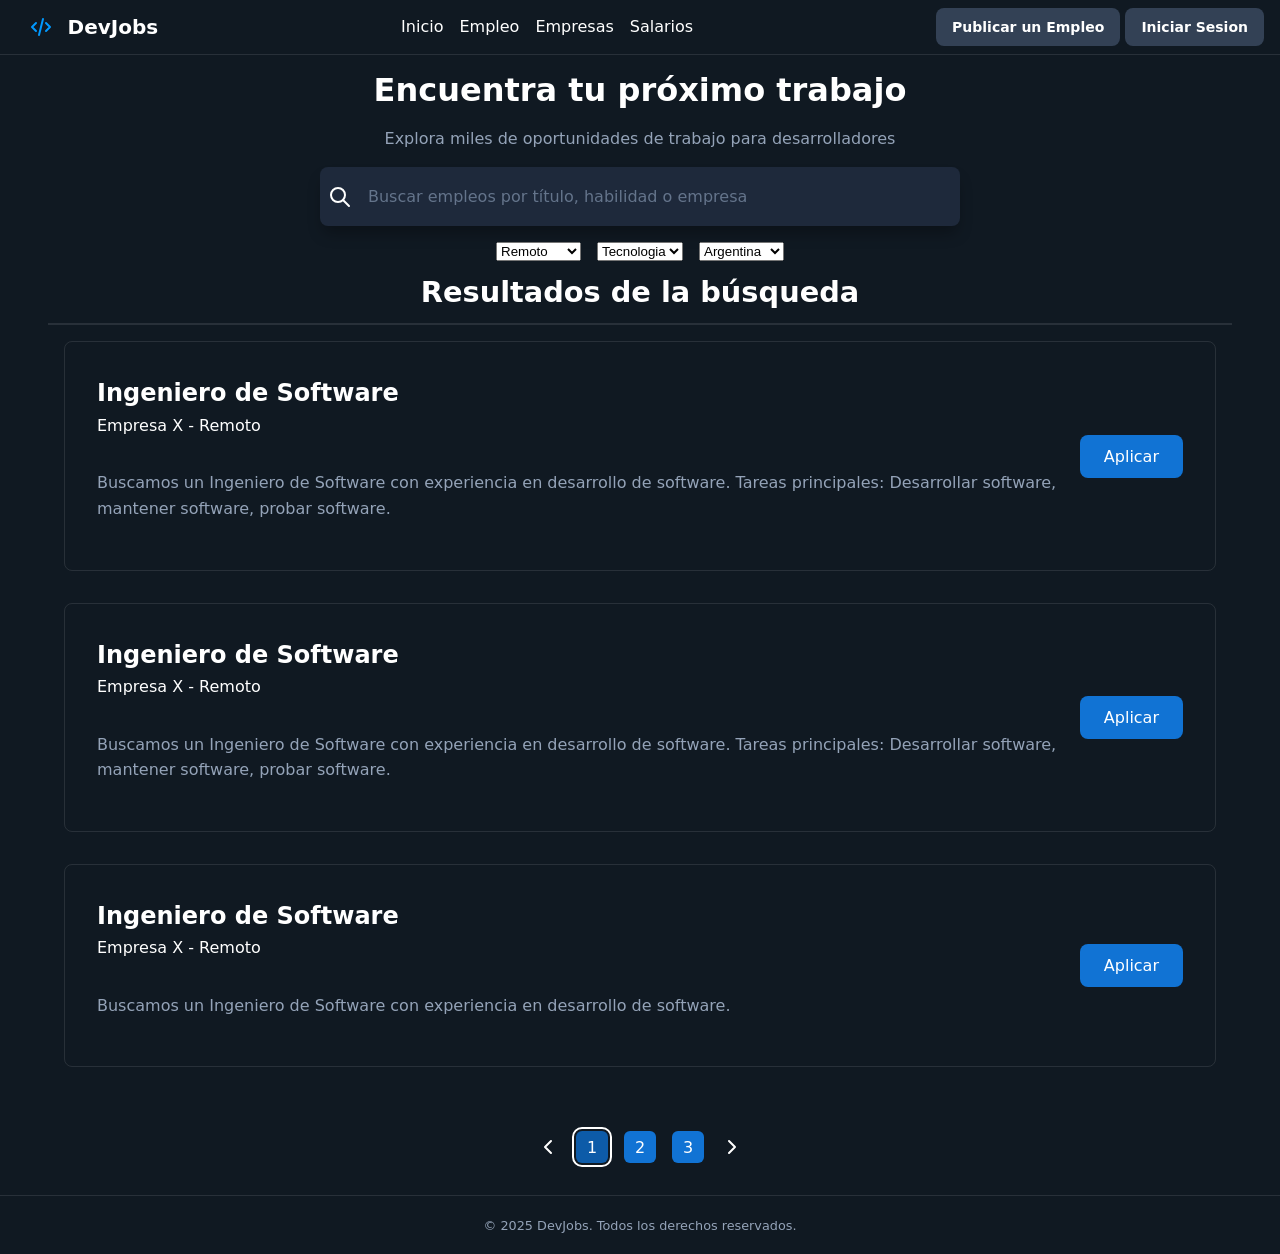
==== working.html @ 2f8cabc5 "Estilos Grenerales en woking Page" ====
<!DOCTYPE html>

<!DOCTYPE html>
<html lang="es">
<head>
    <meta charset="UTF-8">
    <meta name="viewport" content="width=device-width, initial-scale=1.0">
    <title>Bootcamp Midudev - Empleos</title>
    <meta name="description" content="Bootcamp de Midu Dev para armar un portfolio mas completo">
    <meta name="robots" content="index, follow">
    <meta name="theme-color" content="#000">
    <link rel="icon" type="image/jpg" href="./images/faticon.jpg">
    <link rel="stylesheet" href="./css/styles.css">
    
</head>
<body>
    <header>
        <div class="header-logo">
            <svg xmlns="http://www.w3.org/2000/svg" width="24" height="24" viewBox="0 0 24 24" fill="none" stroke="currentColor" stroke-width="2" stroke-linecap="round" stroke-linejoin="round" class="icon icon-tabler icons-tabler-outline icon-tabler-code"><path stroke="none" d="M0 0h24v24H0z" fill="none"/><path d="M7 8l-4 4l4 4" /><path d="M17 8l4 4l-4 4" /><path d="M14 4l-4 16" /></svg>

            <h2>DevJobs</h2>
        </div>
        <nav>
            <a href="/">Inicio</a>
            <a href="" class="active" target="_blank">Empleo</a>
            <a href="" target="_blank">Empresas</a>
            <a href="" target="_blank">Salarios</a>
        </nav>
        <div class="header-buttons">
            <a href="http://">Publicar un Empleo</a>
            <a href="http://">Iniciar Sesion</a>
        </div>
    </header>
    <main class="jobs-container">
        <section>
            <div class="info-section">
                <h1>Encuentra tu próximo trabajo</h1>
                <p>Explora miles de oportunidades de trabajo para desarrolladores</p>
                <form role="search">
                    <div>
                        <svg xmlns="http://www.w3.org/2000/svg" width="24" height="24" viewBox="0 0 24 24" fill="none" stroke="currentColor" stroke-width="2" stroke-linecap="round" stroke-linejoin="round" class="icon icon-tabler icons-tabler-outline icon-tabler-search"><path stroke="none" d="M0 0h24v24H0z" fill="none"/><path d="M3 10a7 7 0 1 0 14 0a7 7 0 1 0 -14 0" /><path d="M21 21l-6 -6" /></svg>
                        <input type="text" placeholder="Buscar empleos por título, habilidad o empresa">
                        </input>
                    </div>
                </form>
                <div class="options-search">
                    <select name="tipo-contrato" id="tipo-contrato">
                        <option value="remoto">Remoto</option>
                        <option value="presencial">Presencial</option>
                        <option value="híbrido">Híbrido</option>
                    </select>
                    <select name="categoria" id="categoria">
                        <option value="remoto">Tecnologia</option>
                        <option value="presencial">Marketing</option>
                        <option value="híbrido">Finanzas</option>
                        <option value="híbrido">Salud</option>
                        <option value="híbrido">Servicios</option>
                        <option value="híbrido">Otros</option>
                    </select>
                    <select name="ubicacion" id="ubicacion">
                        <option value="argentina">Argentina</option>
                        <option value="chile">Chile</option>
                        <option value="colombia">Colombia</option>
                        <option value="peru">Peru</option>
                        <option value="uruguay">Uruguay</option>
                        <option value="venezuela">Venezuela</option>
                    </select>
                </div>
            </div>
        </section>

        <section class="jobs-results">
            <header><h2>Resultados de la búsqueda</h2></header>
            <footer>
                <article class="article">
                    <div>
                        <h2>Ingeniero de Software</h2>
                        <span>Empresa X - Remoto</span>
                        <p>Buscamos un Ingeniero de Software con experiencia en desarrollo de software. Tareas principales:  Desarrollar software, mantener software, probar software.</p>
                    </div>
                    <button>Aplicar</button>
                </article>
                <article class="article">
                    <div>
                        <h2>Ingeniero de Software</h2>
                        <span>Empresa X - Remoto</span>
                        <p>Buscamos un Ingeniero de Software con experiencia en desarrollo de software. Tareas principales:  Desarrollar software, mantener software, probar software.</p>
                    </div>
                    <button>Aplicar</button>
                </article>
                <article class="article">   
                    <div>
                        <h2>Ingeniero de Software</h2>
                        <span>Empresa X - Remoto</span>
                        <p>Buscamos un Ingeniero de Software con experiencia en desarrollo de software.</p>
                    </div>
                    <button>Aplicar</button>
                </article>
            </footer>
            <nav class="pagination">
                <svg xmlns="http://www.w3.org/2000/svg" width="24" height="24" viewBox="0 0 24 24" fill="none" stroke="currentColor" stroke-width="2" stroke-linecap="round" stroke-linejoin="round" class="icon icon-tabler icons-tabler-outline icon-tabler-chevron-left"><path stroke="none" d="M0 0h24v24H0z" fill="none"/><path d="M15 6l-6 6l6 6" /></svg>
                <a class="is-active">1</a>
                <a>2</a>
                <a>3</a>
                <svg xmlns="http://www.w3.org/2000/svg" width="24" height="24" viewBox="0 0 24 24" fill="none" stroke="currentColor" stroke-width="2" stroke-linecap="round" stroke-linejoin="round" class="icon icon-tabler icons-tabler-outline icon-tabler-chevron-right"><path stroke="none" d="M0 0h24v24H0z" fill="none"/><path d="M9 6l6 6l-6 6" /></svg>
            </nav>
        </section>
    </main>
    <footer>
        <small>&copy; 2025 DevJobs. Todos los derechos reservados.</small>
    </footer>
</body>
</html>
---- css/styles.css ----
:root {
    --primary: #1173d4;
    --primary-dark: #0a3d66;
    --primary-hover: #0d5ba8;
    --primary-light: #09f;
    --background: #fff;
    --background-light: #f6f7f8;
    --background-dark: #101922;
    --text-primary: #fff;
    --text-secondary: #cdb5e1;
    --text-muted: #94a3b8;
    --border: rgba(255, 255, 255, 0.1);
    --card-bg: #1e293b;
    --shadow: rgba(0, 0, 0, 0.3);
    --input-bg: #1e293b;
    --hsla-example: hsla(210, 100%, 56%, 1);
    --icon-color: rgba(0,153,255,0.3)

}

* {
    box-sizing: border-box;
    margin: 0;
    padding: 0;
}

body {
    font-family: system-ui;
    background-color: var(--background-dark);
    color: var(--text-primary);
    min-height: 100vh;
    display: flex;
    flex-direction: column;
    line-height: 1.6;
}

a {
    color: var(--text-primary);
    text-decoration: none;
}

/* Títulos principales */
h1 {
    font-size: 1.5rem;
    line-height: 1.2;
    text-wrap: balance;
    display: flex;
    justify-content: center;
    align-items: center;
    gap: 0.5rem;
    padding-top: 1rem;

    svg {
        width: 2rem;
        height: 2rem;
        color: var(--primary-light);
    }
}


h1+p {
    text-wrap: balance;
    margin-bottom: 2rem;
    text-align: center;
}

header {
    border-bottom: 1px solid var(--border);
    background-color: var(--background-dark);
    padding: .5rem 1rem;
    display: flex;
    align-items: center;
    justify-content: space-between;
    gap: 2rem;

    svg {
        width: 50px;
        color: var(--primary-light);
    }

    h2 {
        font-size: 1.25rem;
        font-weight: 700;
        color: var(--text-primary);
    }

}

.header-logo {
    display: flex;
    align-items: center;
    gap: .1rem;
}

/* Botones del Header */
header div a {
    padding: 0.5rem 1rem;
    border-radius: 0.5rem;
    background-color: #334155;
    color: var(--text-primary);
    display: inline-block;
    font-size: 0.875rem;
    font-weight: 700;
    text-decoration: none;
    justify-content: flex-end;
}


nav {
    display: flex;
    align-items: center;
    gap: 1rem;

    a {
        text-decoration: none;
        color: var(--text-primary);
        font-weight: 500;
        transition: color .3s ease;

        &:hover,
        &:focus {
            color: var(--primary);
            outline: none;
        }

    }
}

@font-face {
    font-family: 'Inter Variable';
    font-style: normal;
    font-display: swap;
    font-weight: 100 900;
    src: url(https://cdn.jsdelivr.net/fontsource/fonts/inter:vf@latest/latin-wght-normal.woff2) format('woff2-variations');
    unicode-range: U+0000-00FF, U+0131, U+0152-0153, U+02BB-02BC, U+02C6, U+02DA, U+02DC, U+0304, U+0308, U+0329, U+2000-206F, U+20AC, U+2122, U+2191, U+2193, U+2212, U+2215, U+FEFF, U+FFFD;
}


.hero-image {
    width: 100%;
    aspect-ratio: 6000/4000;
}

/* Formulario de Búsqueda */
form {
    max-width: 42rem;
    width: 100%;
    margin: 0 auto;
    padding-inline: 1rem;
}

form>div {
    display: flex;
    align-items: center;
    background-color: var(--input-bg);
    border-radius: 0.5rem;
    box-shadow: 0 10px 15px -3px var(--shadow);
    padding: 0.5rem;
    gap: 0.5rem;
}

form span {
    padding-left: 0.75rem;
    color: var(--text-muted);
    display: flex;
    align-items: center;
    flex-shrink: 0;
}

form input[type="text"] {
    flex: 1;
    background: transparent;
    outline: none;
    color: var(--text-primary);
    padding: 0.75rem 0.5rem;
    font-size: 1rem;
    font-family: inherit;
    border: none;

}

form input[type="text"]::placeholder {
    color: #64748b;
}

button {
    padding: 0.75rem 1.5rem;
    border-radius: 0.5rem;
    background-color: var(--primary);
    color: white;
    font-weight: 400;
    border: none;
    cursor: pointer;
    transition: all 0.2s;
    font-family: inherit;
    font-size: 1rem;
    white-space: nowrap;
    display: flex;
    justify-content: center;
    align-items: center;
    gap: 0.5rem;

    &:hover,
    &:focus {
        background-color: var(--primary-hover);
        outline: 2px solid white;
        outline-offset: 2px;
    }

    &:active {
        transform: scale(0.80)
    }

    &:disabled {
        opacity: .5;
        pointer-events: none;
    }
}

/* Main Section */

main {
    section:nth-child(1) {
        .hero-image {
            position: relative;
            opacity: .4;
        }

        .image-info {
            position: absolute;
            top: 50%;
            left: 50%;
            transform: translate(-50%, -50%);
            text-align: center;

            h1 {
                font-size: 2rem;
                margin-bottom: 0;
            }

            p {
                margin-top: 1rem;
                margin-bottom: 1rem;
            }
        }

       

    }

    section:nth-child(2) {
        text-align: center;

        header {
            text-align: center;
            display: flex;
            align-items: center;
            justify-content: center;

            h2 {
                text-align: center;
                font-size: 1.8rem;
                margin-bottom: 0;
                text-align: center;
            }

        }

        p {
            padding: 1rem;
        }
    }
}

/* Jobs */

 .jobs-container {
        .info-section {
                display: flex;
                flex-direction: column;
                justify-content: center;
                align-items: center;
                h1 {
                    font-size: 2rem;
                }
                p {
                    margin: 1rem 0;
                    color: var(--text-muted);
                }

                .options-search {
                    display: flex;
                    flex-wrap: wrap;
                    gap: 1rem;
                    justify-content: center;
                    text-align: center;
                    margin-top: 1rem;
                }

                input {
                    background-color: var(--input-bg);
                }

                .options {
                    display: flex;
                    flex-wrap: wrap;
                    gap: 1rem;
                }
        }

        .jobs-results {
            padding: 0 1rem;
            width: 95%;
            margin: 0 auto;
            
            footer {
                display: flex;
                flex-direction: column;
                gap: 1rem;
                text-align: left;
            }
            .article {
                background: none;
                box-shadow: none;
                border: 1px solid var(--border);
                display: flex;
                flex-direction: row;
                justify-content: space-between;
                align-items: center;
                width: 100%;
                div {
                    text-align: left;
                    p {
                        padding: 1rem 0;
                    }
                }
                button {
                    text-align: center;
                    justify-content: center;
                }
            }
        }
 }

 .pagination {
    display: flex;
    justify-content: center;
    gap: 1rem;
    margin-block: 2rem;
    a {
        display: flex;
        align-items: center;
        justify-content: center;
        width: 2rem;
        height: 2rem;
        background-color: var(--primary);
        color: white;
        border-radius: 0.375rem;
        text-decoration: none;
        font-size: 1rem;
        cursor: pointer;
    
        transition: all .2s;
        &:hover {
            background-color: var(--background);
            outline: 2px solid white;
            outline-offset: 2px;
            color: var(--background-dark);
        }

        &.is-active {
            background-color: var(--primary-hover);
            outline: 2px solid white;
            outline-offset: 2px;
        }
    }
 }

/* Features */

main > section:nth-child(2) footer {
    display: grid;
    grid-template-columns: repeat(auto-fit, minmax(250px, 1fr));
    gap: 1rem;
}




article {
    background-color: var(--card-bg);
    padding: 2rem;
    border-radius: .5rem;
    margin-bottom: 1rem;
    box-shadow: 0 1px 3px 0 var(--shadow);
    svg {
        width: 4rem;
        height: 4rem;
        color: var(--primary-light);
        border-radius: 100%;
        background-color: var(--icon-color);
        padding: 1rem;
    }

    p {
        margin-top: 1rem;
        color: var(--text-muted);
    }

    h3 {
        font-weight: 600;
    }
}

footer {
    background-color: var(--background-dark);
    border-top: 1px solid var(--border);
    padding: 1rem;
    text-align: center;

    small {
        color: var(--text-muted);
        font-size: .8rem;
    }
}
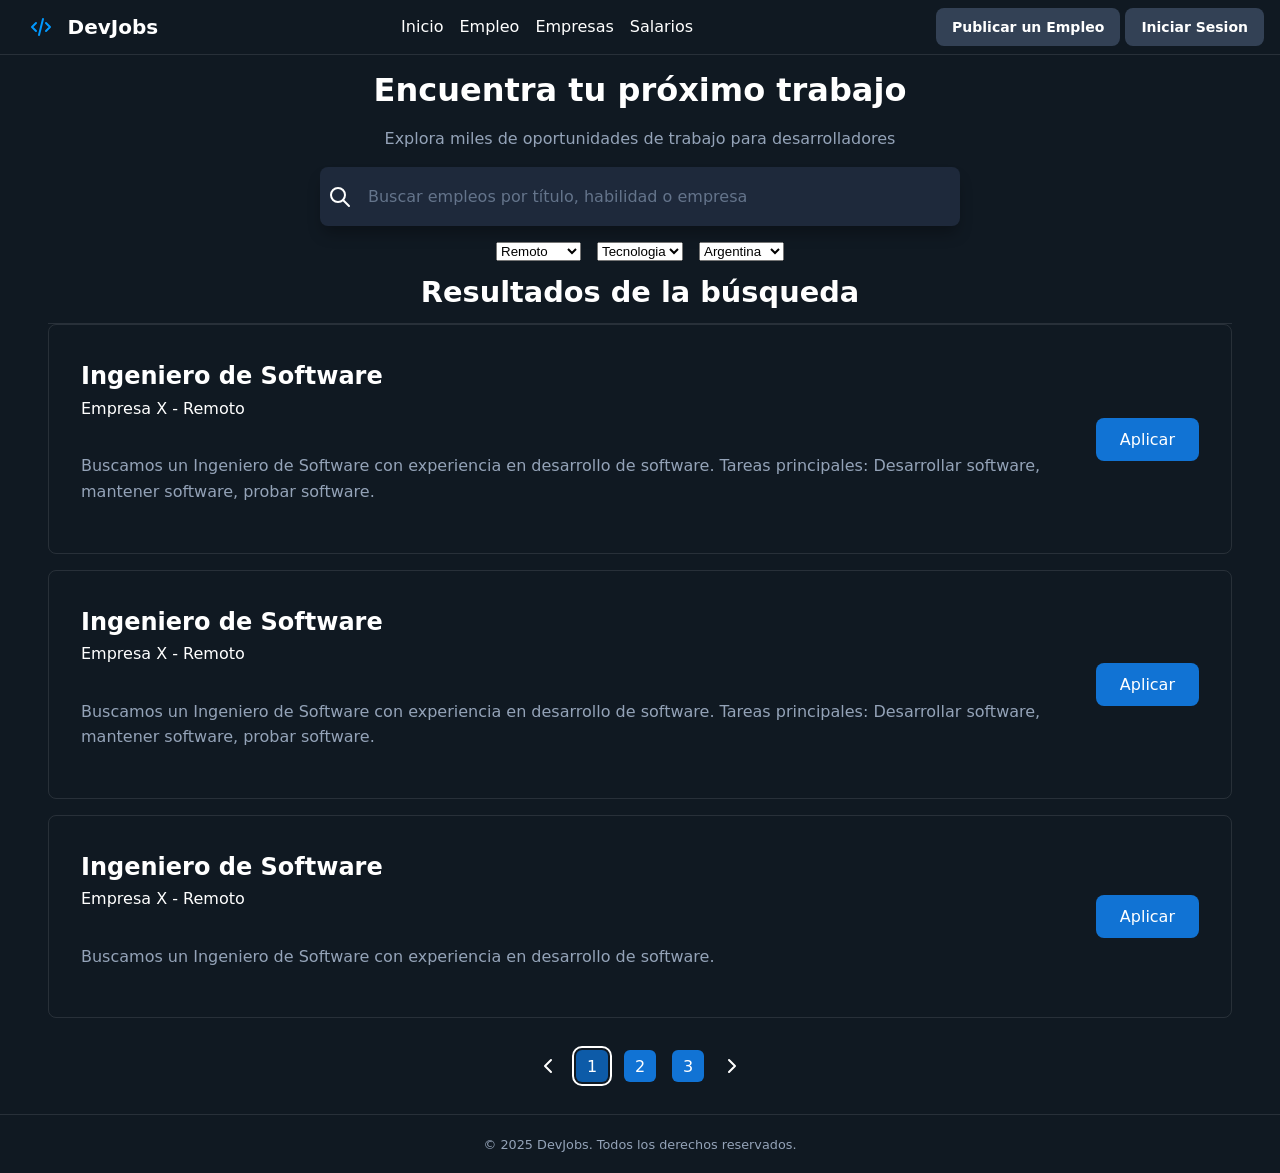
==== commit 8800ff5e: "DOM -" ====
--- a/working.html
+++ b/working.html
@@ -11,6 +11,7 @@
     <meta name="theme-color" content="#000">
     <link rel="icon" type="image/jpg" href="./images/faticon.jpg">
     <link rel="stylesheet" href="./css/styles.css">
+    <script type="module" src="./js/script.js"></script>
     
 </head>
 <body>
@@ -71,32 +72,32 @@
 
         <section class="jobs-results">
             <header><h2>Resultados de la búsqueda</h2></header>
-            <footer>
-                <article class="article">
+            <div class="jobs-container">
+                <article class="article jobs-listing-card">
                     <div>
                         <h2>Ingeniero de Software</h2>
                         <span>Empresa X - Remoto</span>
                         <p>Buscamos un Ingeniero de Software con experiencia en desarrollo de software. Tareas principales:  Desarrollar software, mantener software, probar software.</p>
                     </div>
-                    <button>Aplicar</button>
+                    <button class="btn-applied-job">Aplicar</button>
                 </article>
-                <article class="article">
+                <article class="article jobs-listing-card">
                     <div>
                         <h2>Ingeniero de Software</h2>
                         <span>Empresa X - Remoto</span>
                         <p>Buscamos un Ingeniero de Software con experiencia en desarrollo de software. Tareas principales:  Desarrollar software, mantener software, probar software.</p>
                     </div>
-                    <button>Aplicar</button>
+                    <button class="btn-applied-job" >Aplicar</button>
                 </article>
-                <article class="article">   
+                <article class="article jobs-listing-card">   
                     <div>
                         <h2>Ingeniero de Software</h2>
                         <span>Empresa X - Remoto</span>
                         <p>Buscamos un Ingeniero de Software con experiencia en desarrollo de software.</p>
                     </div>
-                    <button>Aplicar</button>
+                    <button class="btn-applied-job">Aplicar</button>
                 </article>
-            </footer>
+             </div>
             <nav class="pagination">
                 <svg xmlns="http://www.w3.org/2000/svg" width="24" height="24" viewBox="0 0 24 24" fill="none" stroke="currentColor" stroke-width="2" stroke-linecap="round" stroke-linejoin="round" class="icon icon-tabler icons-tabler-outline icon-tabler-chevron-left"><path stroke="none" d="M0 0h24v24H0z" fill="none"/><path d="M15 6l-6 6l6 6" /></svg>
                 <a class="is-active">1</a>
--- a/css/styles.css
+++ b/css/styles.css
@@ -422,4 +422,26 @@
         color: var(--text-muted);
         font-size: .8rem;
     }
-}+}
+
+#apply-button {
+    background-color: var(--primary-light);
+    color: white;
+    border-radius: 0.375rem;
+    text-decoration: none;
+    font-size: 1rem;
+    cursor: pointer;
+    transition: all .2s;
+    &:hover {
+        background-color: var(--primary-hover);
+        outline: 2px solid white;
+        outline-offset: 2px;
+    }
+}
+
+.btn-applied-job {
+    &.is-applied {
+        background-color: #4caf50;
+        pointer-events: none;
+    }
+}
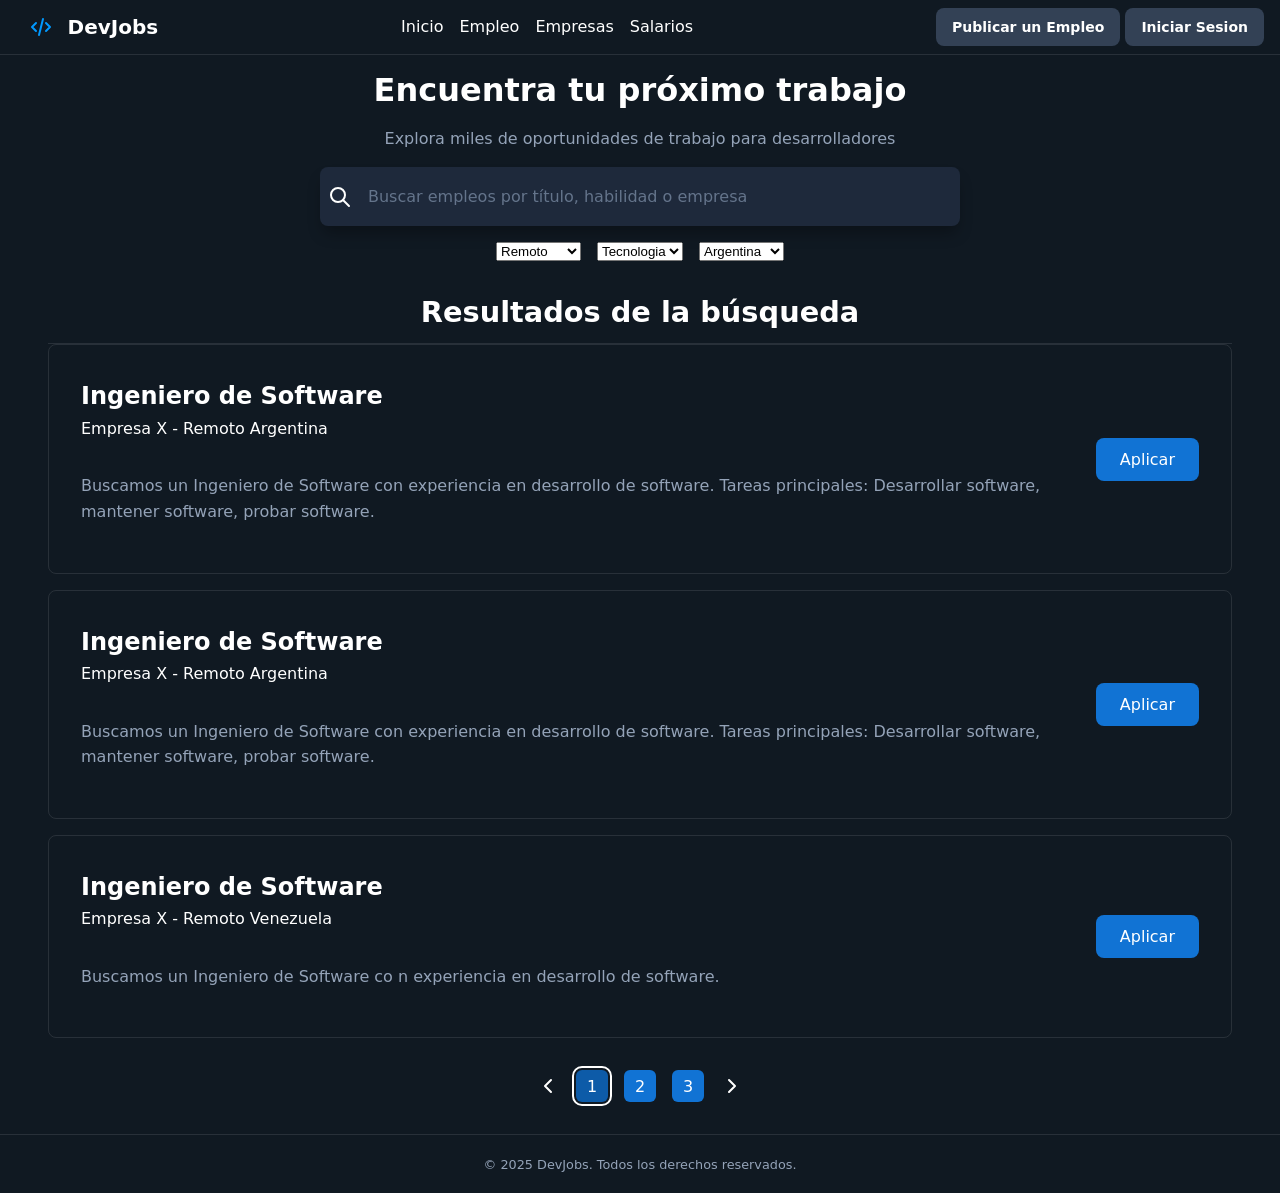
==== commit 267e8b1f: "FormSearchWorking" ====
--- a/working.html
+++ b/working.html
@@ -37,36 +37,39 @@
             <div class="info-section">
                 <h1>Encuentra tu próximo trabajo</h1>
                 <p>Explora miles de oportunidades de trabajo para desarrolladores</p>
-                <form role="search">
-                    <div>
+                <form role="search" id="searchForm" name="searchForm">
+                    <div class="searchBar">
                         <svg xmlns="http://www.w3.org/2000/svg" width="24" height="24" viewBox="0 0 24 24" fill="none" stroke="currentColor" stroke-width="2" stroke-linecap="round" stroke-linejoin="round" class="icon icon-tabler icons-tabler-outline icon-tabler-search"><path stroke="none" d="M0 0h24v24H0z" fill="none"/><path d="M3 10a7 7 0 1 0 14 0a7 7 0 1 0 -14 0" /><path d="M21 21l-6 -6" /></svg>
-                        <input type="text" placeholder="Buscar empleos por título, habilidad o empresa">
+                        <input id="empleos-search-input" type="text" placeholder="Buscar empleos por título, habilidad o empresa">
                         </input>
                     </div>
+                        <div class="options-search">
+                            <select name="tipo-contrato" id="filter-contract" class="filter-section">
+                                <option value="remoto">Remoto</option>
+                                <option value="presencial">Presencial</option>
+                                <option value="híbrido">Híbrido</option>
+                            </select>
+                            <select name="categoria" id="filter-tecnology">
+                                <option value="remoto">Tecnologia</option>
+                                <option value="presencial">Marketing</option>
+                                <option value="híbrido">Finanzas</option>
+                                <option value="híbrido">Salud</option>
+                                <option value="híbrido">Servicios</option>
+                                <option value="híbrido">Otros</option>
+                            </select>
+                            <select name="ubicacion" id="filter-location">
+                                <option value="argentina">Argentina</option>
+                                <option value="chile">Chile</option>
+                                <option value="colombia">Colombia</option>
+                                <option value="peru">Peru</option>
+                                <option value="uruguay">Uruguay</option>
+                                <option value="venezuela">Venezuela</option>
+                            </select>
+                        </div>
                 </form>
-                <div class="options-search">
-                    <select name="tipo-contrato" id="tipo-contrato">
-                        <option value="remoto">Remoto</option>
-                        <option value="presencial">Presencial</option>
-                        <option value="híbrido">Híbrido</option>
-                    </select>
-                    <select name="categoria" id="categoria">
-                        <option value="remoto">Tecnologia</option>
-                        <option value="presencial">Marketing</option>
-                        <option value="híbrido">Finanzas</option>
-                        <option value="híbrido">Salud</option>
-                        <option value="híbrido">Servicios</option>
-                        <option value="híbrido">Otros</option>
-                    </select>
-                    <select name="ubicacion" id="ubicacion">
-                        <option value="argentina">Argentina</option>
-                        <option value="chile">Chile</option>
-                        <option value="colombia">Colombia</option>
-                        <option value="peru">Peru</option>
-                        <option value="uruguay">Uruguay</option>
-                        <option value="venezuela">Venezuela</option>
-                    </select>
-                </div>
+            
+              
+                <pan id="message-filter" class="messageFilter"></pan>
             </div>
         </section>
 
@@ -77,6 +80,7 @@
                     <div>
                         <h2>Ingeniero de Software</h2>
                         <span>Empresa X - Remoto</span>
+                        <span class="job-location">Argentina</span>
                         <p>Buscamos un Ingeniero de Software con experiencia en desarrollo de software. Tareas principales:  Desarrollar software, mantener software, probar software.</p>
                     </div>
                     <button class="btn-applied-job">Aplicar</button>
@@ -85,6 +89,7 @@
                     <div>
                         <h2>Ingeniero de Software</h2>
                         <span>Empresa X - Remoto</span>
+                        <span class="job-location">Argentina</span>
                         <p>Buscamos un Ingeniero de Software con experiencia en desarrollo de software. Tareas principales:  Desarrollar software, mantener software, probar software.</p>
                     </div>
                     <button class="btn-applied-job" >Aplicar</button>
@@ -93,7 +98,8 @@
                     <div>
                         <h2>Ingeniero de Software</h2>
                         <span>Empresa X - Remoto</span>
-                        <p>Buscamos un Ingeniero de Software con experiencia en desarrollo de software.</p>
+                        <span class="job-location">Venezuela</span>
+                        <p>Buscamos un Ingeniero de Software co n experiencia en desarrollo de software.</p>
                     </div>
                     <button class="btn-applied-job">Aplicar</button>
                 </article>
--- a/css/styles.css
+++ b/css/styles.css
@@ -1,3 +1,13 @@
+@font-face {
+    font-family: 'Inter Variable';
+    font-style: normal;
+    font-display: swap;
+    font-weight: 100 900;
+    src: url(https://cdn.jsdelivr.net/fontsource/fonts/inter:vf@latest/latin-wght-normal.woff2) format('woff2-variations');
+    unicode-range: U+0000-00FF, U+0131, U+0152-0153, U+02BB-02BC, U+02C6, U+02DA, U+02DC, U+0304, U+0308, U+0329, U+2000-206F, U+20AC, U+2122, U+2191, U+2193, U+2212, U+2215, U+FEFF, U+FFFD;
+}
+
+
 :root {
     --primary: #1173d4;
     --primary-dark: #0a3d66;
@@ -126,14 +136,7 @@
     }
 }
 
-@font-face {
-    font-family: 'Inter Variable';
-    font-style: normal;
-    font-display: swap;
-    font-weight: 100 900;
-    src: url(https://cdn.jsdelivr.net/fontsource/fonts/inter:vf@latest/latin-wght-normal.woff2) format('woff2-variations');
-    unicode-range: U+0000-00FF, U+0131, U+0152-0153, U+02BB-02BC, U+02C6, U+02DA, U+02DC, U+0304, U+0308, U+0329, U+2000-206F, U+20AC, U+2122, U+2191, U+2193, U+2212, U+2215, U+FEFF, U+FFFD;
-}
+
 
 
 .hero-image {
@@ -149,7 +152,7 @@
     padding-inline: 1rem;
 }
 
-form>div {
+form>.searchBar {
     display: flex;
     align-items: center;
     background-color: var(--input-bg);
@@ -328,6 +331,7 @@
                 justify-content: space-between;
                 align-items: center;
                 width: 100%;
+                gap: 10px;
                 div {
                     text-align: left;
                     p {
@@ -385,6 +389,9 @@
 }
 
 
+.messageFilter {
+    margin: 10px 0;
+}
 
 
 article {
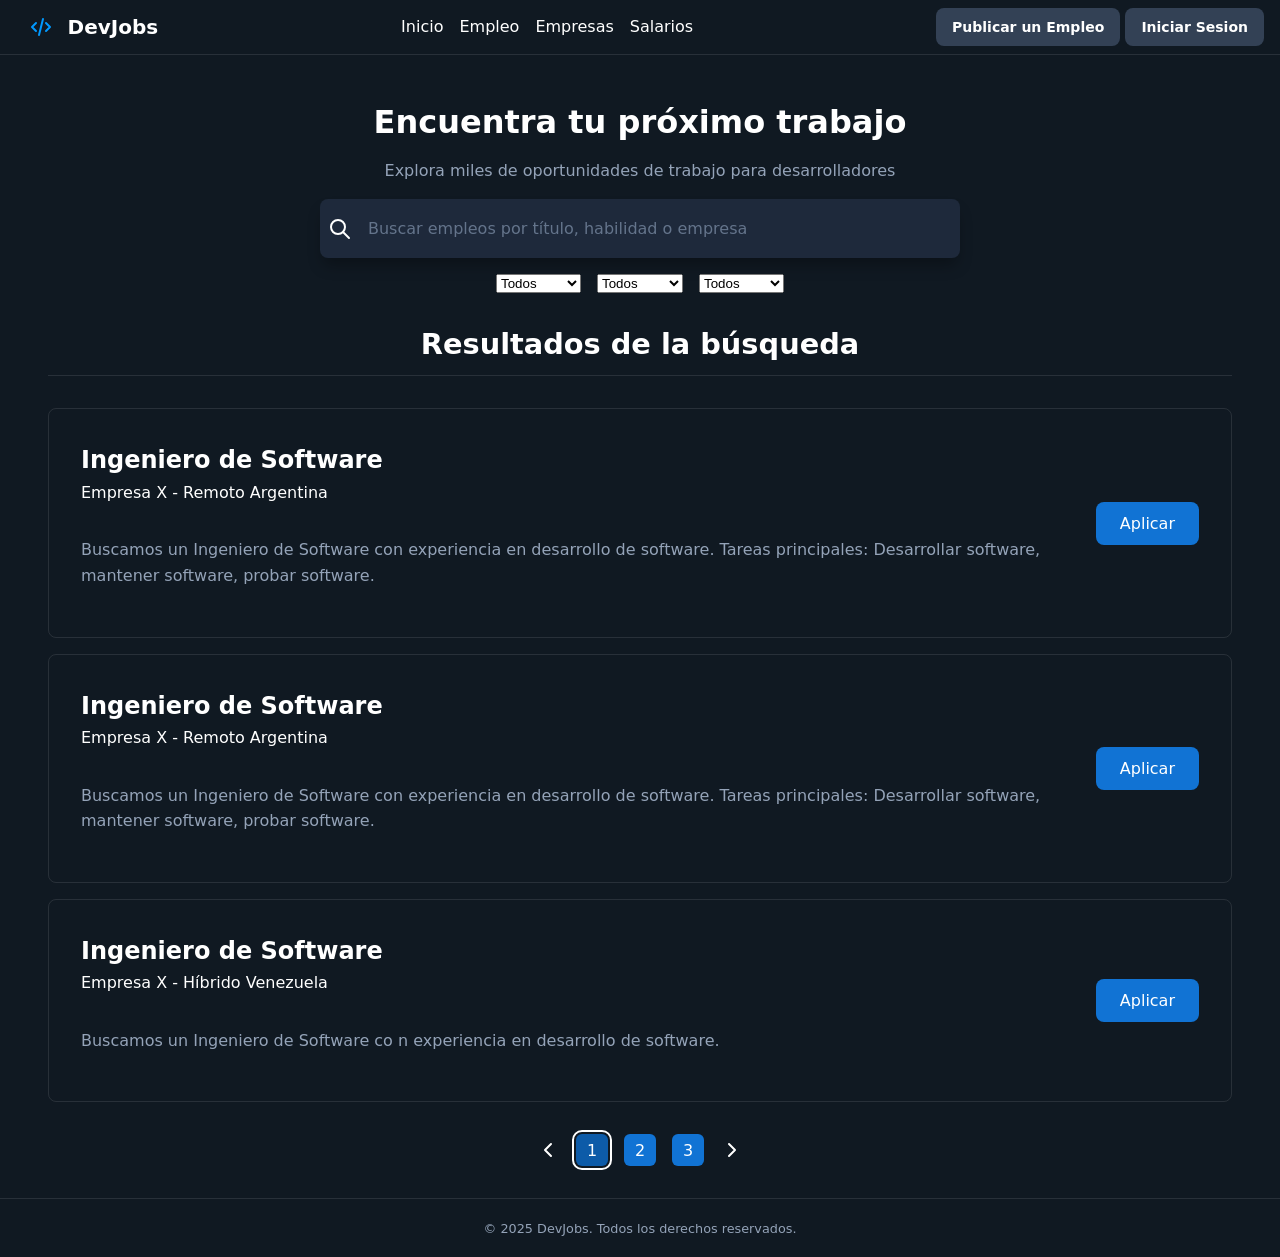
==== commit a4003550: "Filter Categories / location / type of work" ====
--- a/working.html
+++ b/working.html
@@ -45,19 +45,22 @@
                     </div>
                         <div class="options-search">
                             <select name="tipo-contrato" id="filter-contract" class="filter-section">
+                                <option value="">Todos</option>
                                 <option value="remoto">Remoto</option>
                                 <option value="presencial">Presencial</option>
                                 <option value="híbrido">Híbrido</option>
                             </select>
-                            <select name="categoria" id="filter-tecnology">
-                                <option value="remoto">Tecnologia</option>
-                                <option value="presencial">Marketing</option>
-                                <option value="híbrido">Finanzas</option>
-                                <option value="híbrido">Salud</option>
-                                <option value="híbrido">Servicios</option>
-                                <option value="híbrido">Otros</option>
+                            <select name="categoria" id="filter-tecnology" class="filter-section">
+                                <option value="">Todos</option>
+                                <option value="tecnologia">Tecnologia</option>
+                                <option value="marketing">Marketing</option>
+                                <option value="finanzas">Finanzas</option>
+                                <option value="salud">Salud</option>
+                                <option value="servicios">Servicios</option>
+                                <option value="otros">Otros</option>
                             </select>
-                            <select name="ubicacion" id="filter-location">
+                            <select name="ubicacion" id="filter-location" class="filter-section">
+                                <option value="">Todos</option>
                                 <option value="argentina">Argentina</option>
                                 <option value="chile">Chile</option>
                                 <option value="colombia">Colombia</option>
@@ -75,8 +78,9 @@
 
         <section class="jobs-results">
             <header><h2>Resultados de la búsqueda</h2></header>
+            <div class="message-noresult"></div>
             <div class="jobs-container">
-                <article class="article jobs-listing-card">
+                <article data-modalidad="remoto" data-categoria="tecnologia" data-ubicacion="argentina" class="article jobs-listing-card">
                     <div>
                         <h2>Ingeniero de Software</h2>
                         <span>Empresa X - Remoto</span>
@@ -85,7 +89,7 @@
                     </div>
                     <button class="btn-applied-job">Aplicar</button>
                 </article>
-                <article class="article jobs-listing-card">
+                <article data-modalidad="remoto" data-categoria="tecnologia" data-ubicacion="argentina" class="article jobs-listing-card">
                     <div>
                         <h2>Ingeniero de Software</h2>
                         <span>Empresa X - Remoto</span>
@@ -94,10 +98,10 @@
                     </div>
                     <button class="btn-applied-job" >Aplicar</button>
                 </article>
-                <article class="article jobs-listing-card">   
+                <article data-modalidad="híbrido" data-categoria="marketing" data-ubicacion="venezuela" class="article jobs-listing-card">   
                     <div>
                         <h2>Ingeniero de Software</h2>
-                        <span>Empresa X - Remoto</span>
+                        <span>Empresa X - Híbrido</span>
                         <span class="job-location">Venezuela</span>
                         <p>Buscamos un Ingeniero de Software co n experiencia en desarrollo de software.</p>
                     </div>
--- a/css/styles.css
+++ b/css/styles.css
@@ -278,6 +278,7 @@
 /* Jobs */
 
  .jobs-container {
+    margin-top: 2rem;
         .info-section {
                 display: flex;
                 flex-direction: column;
@@ -380,6 +381,13 @@
     }
  }
 
+ .message-noresult {
+    flex-direction: row;
+    align-items: center;
+    justify-content: center;
+    font-weight: 400;
+ }
+
 /* Features */
 
 main > section:nth-child(2) footer {
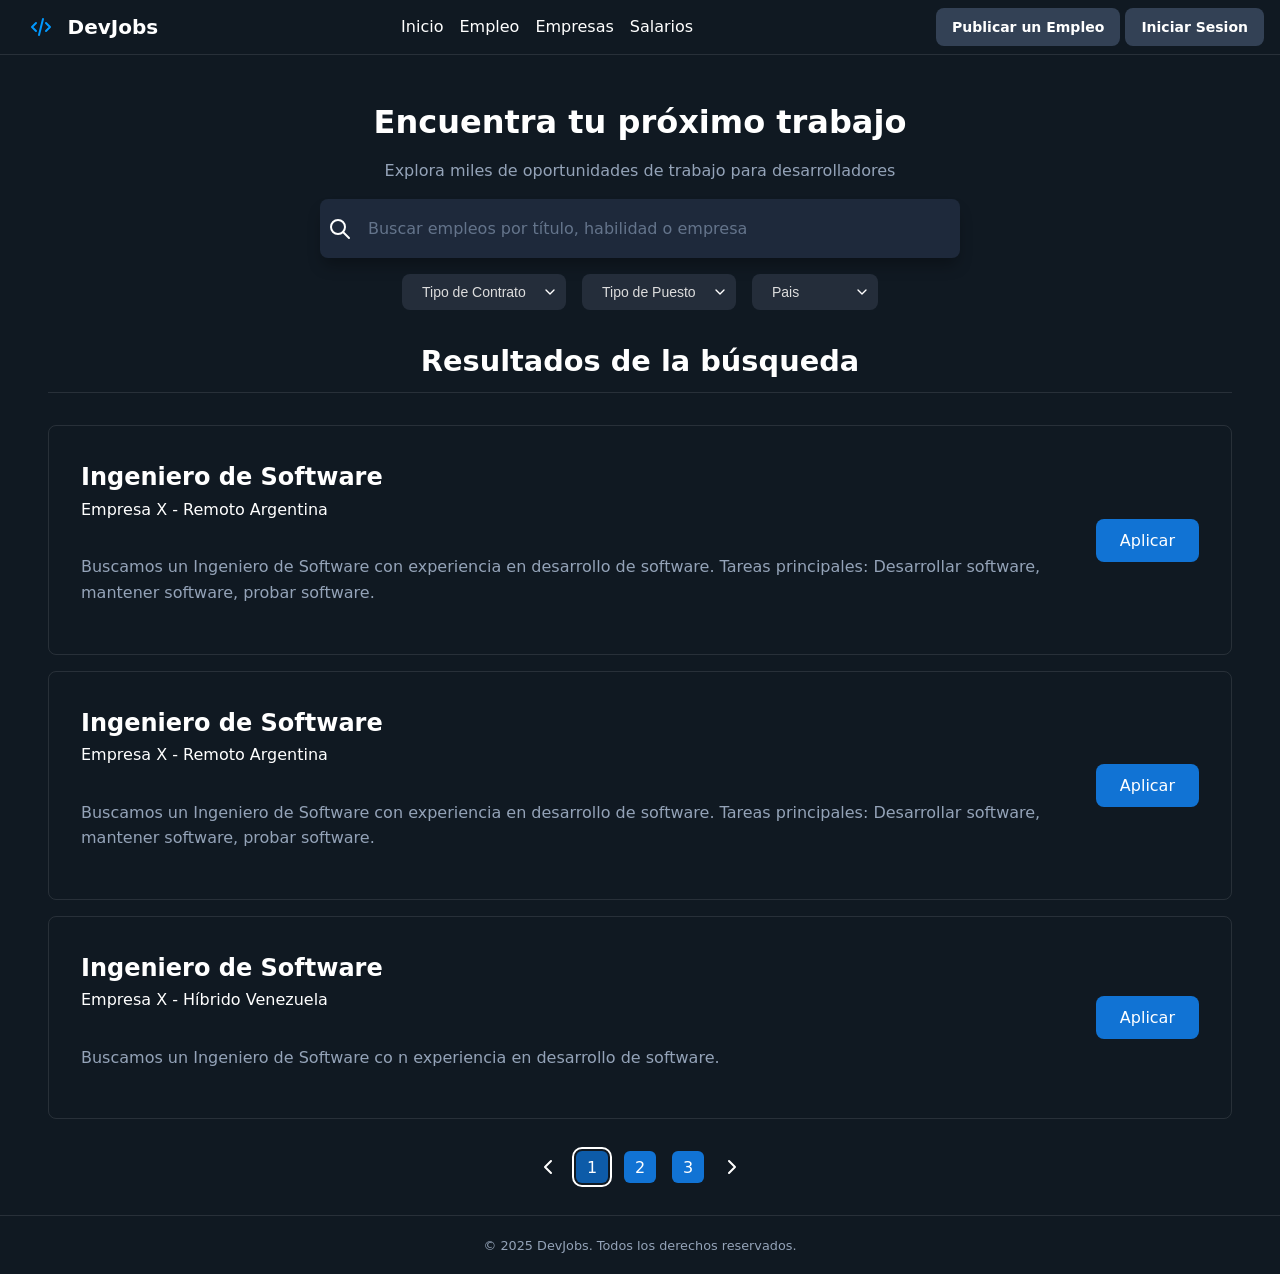
==== commit 79e40488: "forms working" ====
--- a/working.html
+++ b/working.html
@@ -45,13 +45,13 @@
                     </div>
                         <div class="options-search">
                             <select name="tipo-contrato" id="filter-contract" class="filter-section">
-                                <option value="">Todos</option>
+                                <option value="">Tipo de Contrato</option>
                                 <option value="remoto">Remoto</option>
                                 <option value="presencial">Presencial</option>
                                 <option value="híbrido">Híbrido</option>
                             </select>
                             <select name="categoria" id="filter-tecnology" class="filter-section">
-                                <option value="">Todos</option>
+                                <option value="">Tipo de Puesto</option>
                                 <option value="tecnologia">Tecnologia</option>
                                 <option value="marketing">Marketing</option>
                                 <option value="finanzas">Finanzas</option>
@@ -60,7 +60,7 @@
                                 <option value="otros">Otros</option>
                             </select>
                             <select name="ubicacion" id="filter-location" class="filter-section">
-                                <option value="">Todos</option>
+                                <option value="">Pais</option>
                                 <option value="argentina">Argentina</option>
                                 <option value="chile">Chile</option>
                                 <option value="colombia">Colombia</option>
--- a/css/styles.css
+++ b/css/styles.css
@@ -388,6 +388,32 @@
     font-weight: 400;
  }
 
+ select {
+  padding: 0.625rem 1.25rem;
+  background-color: #242d3a;
+  border: 0;
+  border-radius: 0.5rem;
+  font-size: 0.875rem;
+  color: #ddd;
+  cursor: pointer;
+  transition: all 0.2s;
+  appearance: none;
+  background-image: url("data:image/svg+xml,%3Csvg xmlns='http://www.w3.org/2000/svg' width='16' height='16' viewBox='0 0 24 24' fill='none' stroke='white' stroke-width='2' stroke-linecap='round' stroke-linejoin='round'%3E%3Cpolyline points='6 9 12 15 18 9'/%3E%3C/svg%3E");
+  background-repeat: no-repeat;
+  background-position: right 0.5rem center;
+  padding-right: 2.5rem;
+
+  &:hover {
+    background-color: var(--primary-hover);
+    color: white;
+  }
+
+  &:focus {
+    outline: 2px solid #1173d4;
+    outline-offset: 2px;
+  }
+}
+
 /* Features */
 
 main > section:nth-child(2) footer {
